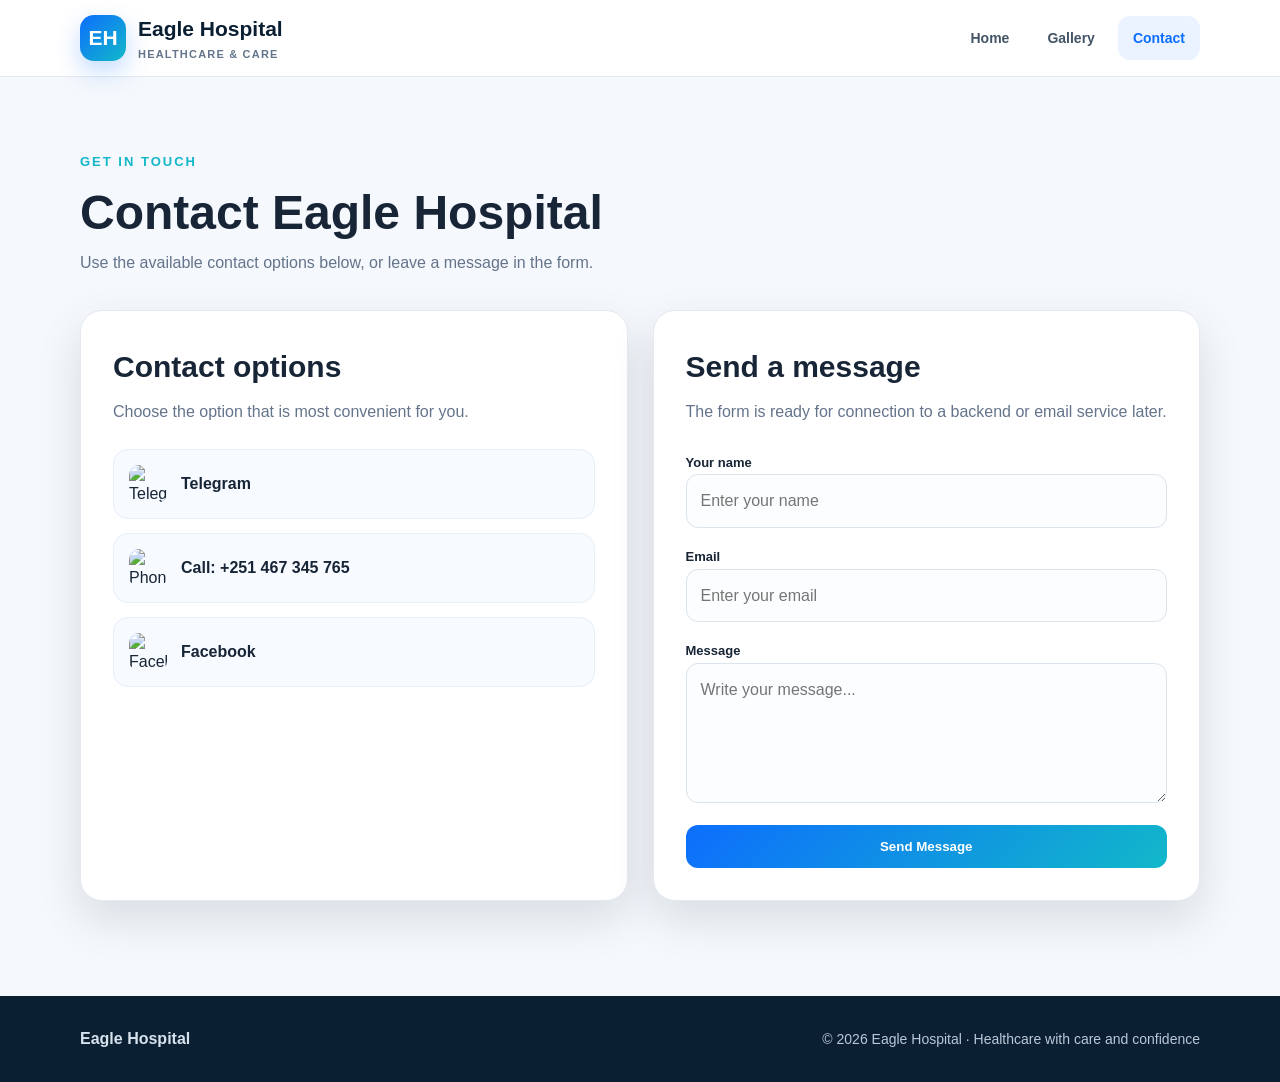
==== contact.html @ fd33489e "Add files via upload" ====
<!doctype html>
<html lang="en">
<head>
<meta charset="utf-8"><meta name="viewport" content="width=device-width,initial-scale=1">
<title>Contact | Eagle Hospital</title>
<link rel="stylesheet" href="all.css">
</head>
<body>
<header class="header"><div class="container header-inner">
  <a class="brand" href="index.html"><span class="brand-mark">EH</span><span>Eagle Hospital<small>HEALTHCARE &amp; CARE</small></span></a>
  <nav class="nav"><a href="index.html">Home</a><a href="image.html">Gallery</a><a class="active" href="contact.html">Contact</a></nav>
</div></header>

<main class="page">
<div class="container">
  <div class="page-title">
    <p class="eyebrow">GET IN TOUCH</p>
    <h1>Contact Eagle Hospital</h1>
    <p>Use the available contact options below, or leave a message in the form.</p>
  </div>

  <section class="contact-grid">
    <div class="contact-panel">
      <h2>Contact options</h2>
      <p>Choose the option that is most convenient for you.</p>
      <div class="contact-list">
        <a class="contact-link" href="https://t.me/AcibademChatBot." target="_blank" rel="noopener">
          <img src="images/tel.jfif" alt="Telegram">
          <span>Telegram</span>
        </a>
        <a class="contact-link" href="tel:+251467345765">
          <img src="images/phone.png" alt="Phone">
          <span>Call: +251 467 345 765</span>
        </a>
        <a class="contact-link" href="https://www.facebook.com/AcibademEthiopia/reels/" target="_blank" rel="noopener">
          <img src="images/fb.png" alt="Facebook">
          <span>Facebook</span>
        </a>
      </div>
    </div>

    <div class="contact-panel">
      <h2>Send a message</h2>
      <p>The form is ready for connection to a backend or email service later.</p>
      <form class="form" onsubmit="event.preventDefault(); alert('Thank you. Your message form is ready, but it is not connected to a server yet.');">
        <div><label for="name">Your name</label><input id="name" name="name" type="text" placeholder="Enter your name" required></div>
        <div><label for="email">Email</label><input id="email" name="email" type="email" placeholder="Enter your email" required></div>
        <div><label for="message">Message</label><textarea id="message" name="message" placeholder="Write your message..." required></textarea></div>
        <button type="submit">Send Message</button>
      </form>
    </div>
  </section>
</div>
</main>

<footer><div class="container footer-inner"><strong>Eagle Hospital</strong><p>© 2026 Eagle Hospital · Healthcare with care and confidence</p></div></footer>
</body>
</html>
---- all.css ----
/* Eagle Hospital — Professional Local Website
   All image paths are relative to this CSS file, so the whole folder
   can be copied to another PC and opened locally.
*/
:root{
  --navy:#0b1f33;
  --blue:#0d6efd;
  --cyan:#12b8c9;
  --ink:#172536;
  --muted:#64748b;
  --light:#f5f8fc;
  --white:#fff;
  --line:#e5eaf0;
  --shadow:0 18px 45px rgba(11,31,51,.12);
  --radius:22px;
}
*{box-sizing:border-box;margin:0;padding:0}
html{scroll-behavior:smooth}
body{
  font-family:Arial,Helvetica,sans-serif;
  color:var(--ink);
  background:var(--light);
  line-height:1.6;
}
a{text-decoration:none;color:inherit}
img{max-width:100%;display:block}
.container{width:min(1120px,92%);margin:auto}

/* Header */
.header{
  position:sticky;top:0;z-index:1000;
  background:rgba(255,255,255,.96);
  backdrop-filter:blur(10px);
  border-bottom:1px solid var(--line);
}
.header-inner{
  min-height:76px;display:flex;align-items:center;justify-content:space-between;gap:25px;
}
.brand{display:flex;align-items:center;gap:12px;font-size:21px;font-weight:700;color:var(--navy)}
.brand small{display:block;color:var(--muted);font-size:11px;font-weight:600;letter-spacing:1.2px}
.brand-mark{
  width:46px;height:46px;border-radius:14px;
  display:grid;place-items:center;color:#fff;font-weight:800;
  background:linear-gradient(135deg,var(--blue),var(--cyan));
  box-shadow:0 10px 24px rgba(13,110,253,.25);
}
.nav{display:flex;align-items:center;gap:8px}
.nav a{
  padding:11px 15px;border-radius:12px;color:#425466;font-weight:700;font-size:14px;
}
.nav a:hover,.nav a.active{background:#eaf3ff;color:var(--blue)}
.menu-note{display:none}

/* Hero */
.hero{
  min-height:650px;
  display:flex;align-items:center;
  position:relative;overflow:hidden;
  background-image:
    linear-gradient(90deg,rgba(5,22,38,.88) 0%,rgba(5,22,38,.68) 42%,rgba(5,22,38,.18) 100%),
    url("images/doctor.jfif");
  background-size:cover;
  background-position:center;
}
.hero-content{padding:100px 0;color:#fff;max-width:680px}
.eyebrow{
  color:var(--cyan);font-size:13px;font-weight:800;letter-spacing:2px;
  margin-bottom:14px;
}
.hero h1{font-size:clamp(42px,6vw,72px);line-height:1.04;margin-bottom:22px;letter-spacing:-2px}
.hero h1 span{color:#7ee7ef}
.hero p:not(.eyebrow){font-size:18px;color:#e6eef6;max-width:600px;margin-bottom:30px}
.actions{display:flex;flex-wrap:wrap;gap:12px}
.btn{
  display:inline-flex;align-items:center;justify-content:center;
  padding:13px 21px;border-radius:12px;font-weight:800;
  transition:.2s transform,.2s box-shadow;
}
.btn:hover{transform:translateY(-2px)}
.btn.primary{background:#fff;color:var(--navy);box-shadow:0 12px 28px rgba(0,0,0,.18)}
.btn.secondary{border:1px solid rgba(255,255,255,.45);color:#fff;background:rgba(255,255,255,.08)}

/* Quick info */
.quick{margin-top:-58px;position:relative;z-index:2}
.quick-grid{
  display:grid;grid-template-columns:repeat(3,1fr);
  background:#fff;border:1px solid var(--line);border-radius:20px;box-shadow:var(--shadow);overflow:hidden;
}
.quick-card{padding:25px;border-right:1px solid var(--line)}
.quick-card:last-child{border-right:0}
.quick-card strong{display:block;color:var(--blue);font-size:13px;text-transform:uppercase;letter-spacing:1px;margin-bottom:5px}
.quick-card h3{font-size:20px;margin-bottom:4px}
.quick-card p{color:var(--muted);font-size:14px}

/* Sections */
.section{padding:90px 0}
.section-head{text-align:center;max-width:720px;margin:0 auto 42px}
.section-head h2{font-size:clamp(30px,4vw,44px);line-height:1.15;margin-bottom:12px}
.section-head p{color:var(--muted)}
.cards{display:grid;grid-template-columns:repeat(3,1fr);gap:22px}
.card{
  background:#fff;border:1px solid var(--line);border-radius:var(--radius);
  padding:30px;box-shadow:0 8px 28px rgba(11,31,51,.06);
}
.icon{
  width:48px;height:48px;border-radius:14px;background:#eaf3ff;color:var(--blue);
  display:grid;place-items:center;font-weight:900;margin-bottom:18px;
}
.card h3{font-size:21px;margin-bottom:8px}
.card p{color:var(--muted);font-size:15px}

/* Gallery */
.page{padding:75px 0}
.page-title{max-width:750px;margin-bottom:35px}
.page-title h1{font-size:48px;line-height:1.1;margin-bottom:10px}
.page-title p:last-child{color:var(--muted)}
.gallery{
  display:grid;grid-template-columns:repeat(3,1fr);gap:18px;
}
.gallery-item{
  overflow:hidden;border-radius:18px;background:#fff;border:1px solid var(--line);
  box-shadow:0 8px 24px rgba(11,31,51,.07);
}
.gallery-item img{width:100%;height:240px;object-fit:cover;transition:.35s transform}
.gallery-item:hover img{transform:scale(1.04)}
.gallery-caption{padding:14px 16px;font-weight:700}

/* Contact */
.contact-grid{display:grid;grid-template-columns:1fr 1fr;gap:25px}
.contact-panel{
  background:#fff;border:1px solid var(--line);border-radius:var(--radius);
  padding:32px;box-shadow:var(--shadow);
}
.contact-panel h2{font-size:30px;margin-bottom:8px}
.contact-panel>p{color:var(--muted);margin-bottom:24px}
.contact-list{display:grid;gap:14px}
.contact-link{
  display:flex;gap:14px;align-items:center;padding:15px;border-radius:15px;background:#f7faff;
  border:1px solid #e7eff8;
}
.contact-link img{width:38px;height:38px;object-fit:cover;border-radius:10px}
.contact-link span{font-weight:700}
.form{display:grid;gap:15px}
.form label{font-size:13px;font-weight:800}
.form input,.form textarea{
  width:100%;border:1px solid #dbe3ec;border-radius:12px;padding:13px 14px;
  font:inherit;outline:none;background:#fbfdff;
}
.form input:focus,.form textarea:focus{border-color:var(--blue);box-shadow:0 0 0 3px rgba(13,110,253,.1)}
.form textarea{min-height:140px;resize:vertical}
.form button{
  border:0;background:linear-gradient(135deg,var(--blue),var(--cyan));color:#fff;
  padding:14px 18px;border-radius:12px;font-weight:800;cursor:pointer;
}

/* Footer */
footer{background:var(--navy);color:#d8e2ec;padding:30px 0;margin-top:20px}
.footer-inner{display:flex;justify-content:space-between;gap:20px;align-items:center}
footer p{font-size:14px;color:#b9c8d6}

/* Responsive */
@media(max-width:800px){
  .header-inner{min-height:68px}
  .nav a{padding:9px 8px;font-size:13px}
  .hero{min-height:600px;background-position:60% center}
  .quick-grid,.cards,.contact-grid{grid-template-columns:1fr}
  .quick-card{border-right:0;border-bottom:1px solid var(--line)}
  .quick-card:last-child{border-bottom:0}
  .gallery{grid-template-columns:repeat(2,1fr)}
  .section{padding:65px 0}
  .footer-inner{flex-direction:column;align-items:flex-start}
}
@media(max-width:520px){
  .brand{font-size:18px}
  .brand-mark{width:40px;height:40px}
  .nav{gap:0}
  .nav a{padding:8px 6px;font-size:12px}
  .hero-content{padding:75px 0}
  .hero h1{letter-spacing:-1px}
  .hero p:not(.eyebrow){font-size:16px}
  .gallery{grid-template-columns:1fr}
  .gallery-item img{height:230px}
  .page-title h1{font-size:38px}
}
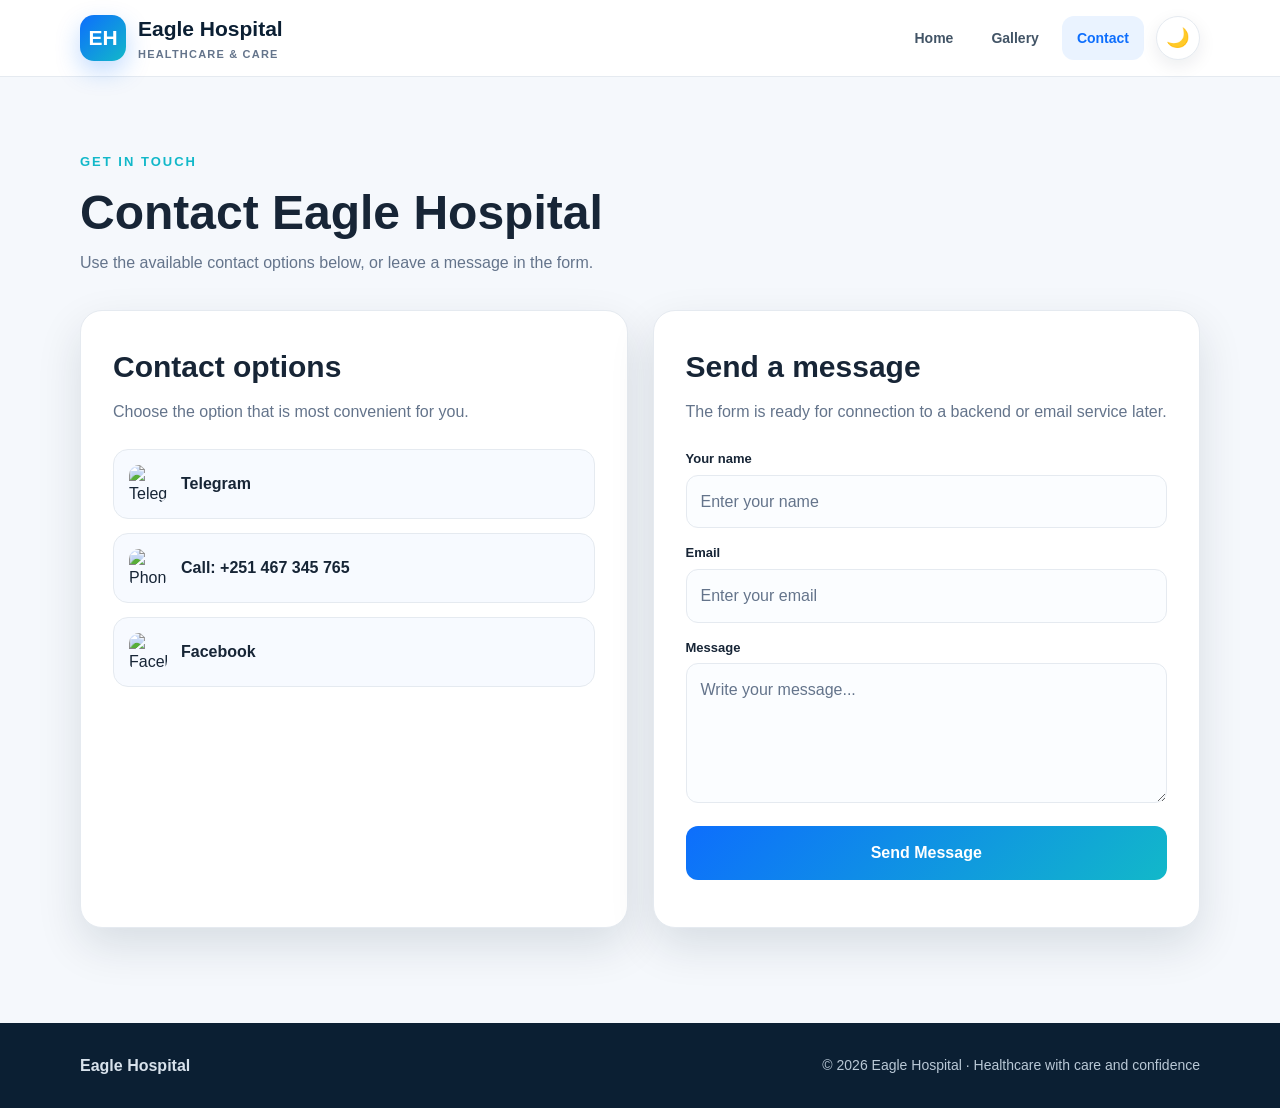
==== commit 1e2212a8: "Add files via upload" ====
--- a/contact.html
+++ b/contact.html
@@ -1,58 +1,223 @@
 <!doctype html>
 <html lang="en">
 <head>
-<meta charset="utf-8"><meta name="viewport" content="width=device-width,initial-scale=1">
-<title>Contact | Eagle Hospital</title>
-<link rel="stylesheet" href="all.css">
+  <meta charset="utf-8">
+  <meta name="viewport" content="width=device-width,initial-scale=1">
+
+  <meta name="description"
+        content="Contact Eagle Hospital by telephone, Telegram or Facebook.">
+
+  <title>Contact | Eagle Hospital</title>
+
+  <link rel="stylesheet" href="all.css">
 </head>
+
 <body>
-<header class="header"><div class="container header-inner">
-  <a class="brand" href="index.html"><span class="brand-mark">EH</span><span>Eagle Hospital<small>HEALTHCARE &amp; CARE</small></span></a>
-  <nav class="nav"><a href="index.html">Home</a><a href="image.html">Gallery</a><a class="active" href="contact.html">Contact</a></nav>
-</div></header>
+
+<header class="header">
+
+  <div class="container header-inner">
+
+    <a class="brand"
+       href="index.html"
+       aria-label="Eagle Hospital home">
+
+      <span class="brand-mark">EH</span>
+
+      <span>
+        Eagle Hospital
+        <small>HEALTHCARE &amp; CARE</small>
+      </span>
+
+    </a>
+
+    <div class="header-right">
+
+      <nav class="nav" aria-label="Main navigation">
+        <a href="index.html">Home</a>
+        <a href="image.html">Gallery</a>
+        <a class="active" href="contact.html">Contact</a>
+      </nav>
+
+      <button class="theme-toggle"
+              id="themeToggle"
+              type="button"
+              aria-label="Switch to night mode"
+              title="Switch to night mode">
+
+        <span id="themeIcon" aria-hidden="true">🌙</span>
+
+      </button>
+
+    </div>
+
+  </div>
+
+</header>
 
 <main class="page">
-<div class="container">
-  <div class="page-title">
-    <p class="eyebrow">GET IN TOUCH</p>
-    <h1>Contact Eagle Hospital</h1>
-    <p>Use the available contact options below, or leave a message in the form.</p>
+
+  <div class="container">
+
+    <div class="page-title">
+
+      <p class="eyebrow">GET IN TOUCH</p>
+
+      <h1>Contact Eagle Hospital</h1>
+
+      <p>
+        Use the available contact options below,
+        or leave a message in the form.
+      </p>
+
+    </div>
+
+    <section class="contact-grid">
+
+      <div class="contact-panel">
+
+        <h2>Contact options</h2>
+
+        <p>
+          Choose the option that is most convenient for you.
+        </p>
+
+        <div class="contact-list">
+
+          <a class="contact-link"
+             href="https://t.me/AcibademChatBot"
+             target="_blank"
+             rel="noopener">
+
+            <img src="images/tel.jfif"
+                 alt="Telegram">
+
+            <span>Telegram</span>
+
+          </a>
+
+          <a class="contact-link"
+             href="tel:+251467345765">
+
+            <img src="images/phone.png"
+                 alt="Phone">
+
+            <span>
+              Call: +251 467 345 765
+            </span>
+
+          </a>
+
+          <a class="contact-link"
+             href="https://www.facebook.com/AcibademEthiopia/reels/"
+             target="_blank"
+             rel="noopener">
+
+            <img src="images/fb.png"
+                 alt="Facebook">
+
+            <span>Facebook</span>
+
+          </a>
+
+        </div>
+
+      </div>
+
+      <div class="contact-panel">
+
+        <h2>Send a message</h2>
+
+        <p>
+          The form is ready for connection to a backend
+          or email service later.
+        </p>
+
+        <form class="form" id="contactForm">
+
+          <div>
+            <label for="name">Your name</label>
+
+            <input
+              id="name"
+              name="name"
+              type="text"
+              placeholder="Enter your name"
+              autocomplete="name"
+              required>
+          </div>
+
+          <div>
+            <label for="email">Email</label>
+
+            <input
+              id="email"
+              name="email"
+              type="email"
+              placeholder="Enter your email"
+              autocomplete="email"
+              required>
+          </div>
+
+          <div>
+            <label for="message">Message</label>
+
+            <textarea
+              id="message"
+              name="message"
+              placeholder="Write your message..."
+              required></textarea>
+          </div>
+
+          <button type="submit">
+            Send Message
+          </button>
+
+          <p class="form-note"
+             id="formNote"
+             role="status"></p>
+
+        </form>
+
+      </div>
+
+    </section>
+
   </div>
 
-  <section class="contact-grid">
-    <div class="contact-panel">
-      <h2>Contact options</h2>
-      <p>Choose the option that is most convenient for you.</p>
-      <div class="contact-list">
-        <a class="contact-link" href="https://t.me/AcibademChatBot." target="_blank" rel="noopener">
-          <img src="images/tel.jfif" alt="Telegram">
-          <span>Telegram</span>
-        </a>
-        <a class="contact-link" href="tel:+251467345765">
-          <img src="images/phone.png" alt="Phone">
-          <span>Call: +251 467 345 765</span>
-        </a>
-        <a class="contact-link" href="https://www.facebook.com/AcibademEthiopia/reels/" target="_blank" rel="noopener">
-          <img src="images/fb.png" alt="Facebook">
-          <span>Facebook</span>
-        </a>
-      </div>
-    </div>
-
-    <div class="contact-panel">
-      <h2>Send a message</h2>
-      <p>The form is ready for connection to a backend or email service later.</p>
-      <form class="form" onsubmit="event.preventDefault(); alert('Thank you. Your message form is ready, but it is not connected to a server yet.');">
-        <div><label for="name">Your name</label><input id="name" name="name" type="text" placeholder="Enter your name" required></div>
-        <div><label for="email">Email</label><input id="email" name="email" type="email" placeholder="Enter your email" required></div>
-        <div><label for="message">Message</label><textarea id="message" name="message" placeholder="Write your message..." required></textarea></div>
-        <button type="submit">Send Message</button>
-      </form>
-    </div>
-  </section>
-</div>
 </main>
 
-<footer><div class="container footer-inner"><strong>Eagle Hospital</strong><p>© 2026 Eagle Hospital · Healthcare with care and confidence</p></div></footer>
+<footer>
+
+  <div class="container footer-inner">
+
+    <strong>Eagle Hospital</strong>
+
+    <p>
+      © 2026 Eagle Hospital · Healthcare with care and confidence
+    </p>
+
+  </div>
+
+</footer>
+
+<script src="theme.js"></script>
+
+<script>
+
+document.getElementById("contactForm")
+.addEventListener("submit", function(event) {
+
+  event.preventDefault();
+
+  document.getElementById("formNote").textContent =
+    "Thank you. Your message form is ready, but it is not connected to a server yet.";
+
+  this.reset();
+
+});
+
+</script>
+
 </body>
-</html>
+</html>
--- a/all.css
+++ b/all.css
@@ -1,184 +1,1193 @@
-/* Eagle Hospital — Professional Local Website
-   All image paths are relative to this CSS file, so the whole folder
-   can be copied to another PC and opened locally.
-*/
-:root{
-  --navy:#0b1f33;
-  --blue:#0d6efd;
-  --cyan:#12b8c9;
-  --ink:#172536;
-  --muted:#64748b;
-  --light:#f5f8fc;
-  --white:#fff;
-  --line:#e5eaf0;
-  --shadow:0 18px 45px rgba(11,31,51,.12);
-  --radius:22px;
-}
-*{box-sizing:border-box;margin:0;padding:0}
-html{scroll-behavior:smooth}
-body{
-  font-family:Arial,Helvetica,sans-serif;
-  color:var(--ink);
-  background:var(--light);
-  line-height:1.6;
-}
-a{text-decoration:none;color:inherit}
-img{max-width:100%;display:block}
-.container{width:min(1120px,92%);margin:auto}
-
-/* Header */
-.header{
-  position:sticky;top:0;z-index:1000;
-  background:rgba(255,255,255,.96);
-  backdrop-filter:blur(10px);
-  border-bottom:1px solid var(--line);
-}
-.header-inner{
-  min-height:76px;display:flex;align-items:center;justify-content:space-between;gap:25px;
-}
-.brand{display:flex;align-items:center;gap:12px;font-size:21px;font-weight:700;color:var(--navy)}
-.brand small{display:block;color:var(--muted);font-size:11px;font-weight:600;letter-spacing:1.2px}
-.brand-mark{
-  width:46px;height:46px;border-radius:14px;
-  display:grid;place-items:center;color:#fff;font-weight:800;
-  background:linear-gradient(135deg,var(--blue),var(--cyan));
-  box-shadow:0 10px 24px rgba(13,110,253,.25);
-}
-.nav{display:flex;align-items:center;gap:8px}
-.nav a{
-  padding:11px 15px;border-radius:12px;color:#425466;font-weight:700;font-size:14px;
-}
-.nav a:hover,.nav a.active{background:#eaf3ff;color:var(--blue)}
-.menu-note{display:none}
-
-/* Hero */
-.hero{
-  min-height:650px;
-  display:flex;align-items:center;
-  position:relative;overflow:hidden;
+/* =========================================================
+   EAGLE HOSPITAL
+   Professional Responsive Website
+   Day / Night Mode
+   ========================================================= */
+
+/* =========================
+   ROOT VARIABLES
+   ========================= */
+
+:root {
+  --navy: #0b1f33;
+  --blue: #0d6efd;
+  --cyan: #12b8c9;
+
+  --ink: #172536;
+  --muted: #64748b;
+
+  --light: #f5f8fc;
+  --white: #ffffff;
+  --line: #e5eaf0;
+
+  --card: #ffffff;
+  --input: #fbfdff;
+  --soft: #f7faff;
+
+  --shadow: 0 18px 45px rgba(11, 31, 51, 0.12);
+
+  --radius: 22px;
+
+  --transition: 0.25s ease;
+}
+
+
+/* =========================
+   DARK MODE VARIABLES
+   ========================= */
+
+body.dark-mode {
+  --ink: #e8eef5;
+  --muted: #aab7c5;
+
+  --light: #07131f;
+  --white: #101e2b;
+
+  --line: #243746;
+
+  --card: #10202e;
+  --input: #0c1a27;
+  --soft: #122535;
+
+  --shadow: 0 18px 45px rgba(0, 0, 0, 0.35);
+}
+
+
+/* =========================
+   RESET
+   ========================= */
+
+* {
+  box-sizing: border-box;
+  margin: 0;
+  padding: 0;
+}
+
+html {
+  scroll-behavior: smooth;
+}
+
+body {
+  font-family: Arial, Helvetica, sans-serif;
+  color: var(--ink);
+  background: var(--light);
+  line-height: 1.6;
+
+  transition:
+    background var(--transition),
+    color var(--transition);
+}
+
+a {
+  text-decoration: none;
+  color: inherit;
+}
+
+img {
+  max-width: 100%;
+  display: block;
+}
+
+button,
+input,
+textarea {
+  font: inherit;
+}
+
+.container {
+  width: min(1120px, 92%);
+  margin: auto;
+}
+
+
+/* =========================
+   HEADER
+   ========================= */
+
+.header {
+  position: sticky;
+  top: 0;
+  z-index: 1000;
+
+  background: rgba(255, 255, 255, 0.96);
+
+  backdrop-filter: blur(12px);
+
+  border-bottom: 1px solid var(--line);
+
+  transition:
+    background var(--transition),
+    border-color var(--transition);
+}
+
+body.dark-mode .header {
+  background: rgba(7, 19, 31, 0.95);
+}
+
+.header-inner {
+  min-height: 76px;
+
+  display: flex;
+  align-items: center;
+  justify-content: space-between;
+
+  gap: 25px;
+}
+
+
+/* =========================
+   BRAND
+   ========================= */
+
+.brand {
+  display: flex;
+  align-items: center;
+
+  gap: 12px;
+
+  font-size: 21px;
+  font-weight: 700;
+
+  color: var(--navy);
+
+  transition: color var(--transition);
+}
+
+body.dark-mode .brand {
+  color: #ffffff;
+}
+
+.brand small {
+  display: block;
+
+  color: var(--muted);
+
+  font-size: 11px;
+  font-weight: 600;
+
+  letter-spacing: 1.2px;
+}
+
+.brand-mark {
+  width: 46px;
+  height: 46px;
+
+  border-radius: 14px;
+
+  display: grid;
+  place-items: center;
+
+  color: #ffffff;
+
+  font-weight: 800;
+
+  background:
+    linear-gradient(
+      135deg,
+      var(--blue),
+      var(--cyan)
+    );
+
+  box-shadow:
+    0 10px 24px rgba(13, 110, 253, 0.25);
+}
+
+
+/* =========================
+   HEADER RIGHT
+   ========================= */
+
+.header-right {
+  display: flex;
+  align-items: center;
+  gap: 12px;
+}
+
+
+/* =========================
+   NAVIGATION
+   ========================= */
+
+.nav {
+  display: flex;
+  align-items: center;
+
+  gap: 8px;
+}
+
+.nav a {
+  padding: 11px 15px;
+
+  border-radius: 12px;
+
+  color: #425466;
+
+  font-weight: 700;
+
+  font-size: 14px;
+
+  transition:
+    background var(--transition),
+    color var(--transition),
+    transform var(--transition);
+}
+
+body.dark-mode .nav a {
+  color: #c4d0dc;
+}
+
+.nav a:hover,
+.nav a.active {
+  background: #eaf3ff;
+  color: var(--blue);
+}
+
+body.dark-mode .nav a:hover,
+body.dark-mode .nav a.active {
+  background: #142f43;
+  color: #58b7ff;
+}
+
+
+/* =========================
+   DAY / NIGHT BUTTON
+   ========================= */
+
+.theme-toggle {
+  width: 44px;
+  height: 44px;
+
+  border: 1px solid var(--line);
+
+  border-radius: 50%;
+
+  background: var(--card);
+
+  display: grid;
+  place-items: center;
+
+  cursor: pointer;
+
+  font-size: 19px;
+
+  box-shadow:
+    0 6px 18px rgba(11, 31, 51, 0.08);
+
+  transition:
+    transform var(--transition),
+    background var(--transition),
+    border-color var(--transition);
+}
+
+.theme-toggle:hover {
+  transform: rotate(10deg) scale(1.06);
+}
+
+.theme-toggle:active {
+  transform: scale(0.94);
+}
+
+
+/* =========================
+   HERO
+   ========================= */
+
+.hero {
+  min-height: 650px;
+
+  display: flex;
+  align-items: center;
+
+  position: relative;
+  overflow: hidden;
+
   background-image:
-    linear-gradient(90deg,rgba(5,22,38,.88) 0%,rgba(5,22,38,.68) 42%,rgba(5,22,38,.18) 100%),
+    linear-gradient(
+      90deg,
+      rgba(5, 22, 38, 0.88) 0%,
+      rgba(5, 22, 38, 0.68) 42%,
+      rgba(5, 22, 38, 0.18) 100%
+    ),
     url("images/doctor.jfif");
-  background-size:cover;
-  background-position:center;
-}
-.hero-content{padding:100px 0;color:#fff;max-width:680px}
-.eyebrow{
-  color:var(--cyan);font-size:13px;font-weight:800;letter-spacing:2px;
-  margin-bottom:14px;
-}
-.hero h1{font-size:clamp(42px,6vw,72px);line-height:1.04;margin-bottom:22px;letter-spacing:-2px}
-.hero h1 span{color:#7ee7ef}
-.hero p:not(.eyebrow){font-size:18px;color:#e6eef6;max-width:600px;margin-bottom:30px}
-.actions{display:flex;flex-wrap:wrap;gap:12px}
-.btn{
-  display:inline-flex;align-items:center;justify-content:center;
-  padding:13px 21px;border-radius:12px;font-weight:800;
-  transition:.2s transform,.2s box-shadow;
-}
-.btn:hover{transform:translateY(-2px)}
-.btn.primary{background:#fff;color:var(--navy);box-shadow:0 12px 28px rgba(0,0,0,.18)}
-.btn.secondary{border:1px solid rgba(255,255,255,.45);color:#fff;background:rgba(255,255,255,.08)}
-
-/* Quick info */
-.quick{margin-top:-58px;position:relative;z-index:2}
-.quick-grid{
-  display:grid;grid-template-columns:repeat(3,1fr);
-  background:#fff;border:1px solid var(--line);border-radius:20px;box-shadow:var(--shadow);overflow:hidden;
-}
-.quick-card{padding:25px;border-right:1px solid var(--line)}
-.quick-card:last-child{border-right:0}
-.quick-card strong{display:block;color:var(--blue);font-size:13px;text-transform:uppercase;letter-spacing:1px;margin-bottom:5px}
-.quick-card h3{font-size:20px;margin-bottom:4px}
-.quick-card p{color:var(--muted);font-size:14px}
-
-/* Sections */
-.section{padding:90px 0}
-.section-head{text-align:center;max-width:720px;margin:0 auto 42px}
-.section-head h2{font-size:clamp(30px,4vw,44px);line-height:1.15;margin-bottom:12px}
-.section-head p{color:var(--muted)}
-.cards{display:grid;grid-template-columns:repeat(3,1fr);gap:22px}
-.card{
-  background:#fff;border:1px solid var(--line);border-radius:var(--radius);
-  padding:30px;box-shadow:0 8px 28px rgba(11,31,51,.06);
-}
-.icon{
-  width:48px;height:48px;border-radius:14px;background:#eaf3ff;color:var(--blue);
-  display:grid;place-items:center;font-weight:900;margin-bottom:18px;
-}
-.card h3{font-size:21px;margin-bottom:8px}
-.card p{color:var(--muted);font-size:15px}
-
-/* Gallery */
-.page{padding:75px 0}
-.page-title{max-width:750px;margin-bottom:35px}
-.page-title h1{font-size:48px;line-height:1.1;margin-bottom:10px}
-.page-title p:last-child{color:var(--muted)}
-.gallery{
-  display:grid;grid-template-columns:repeat(3,1fr);gap:18px;
-}
-.gallery-item{
-  overflow:hidden;border-radius:18px;background:#fff;border:1px solid var(--line);
-  box-shadow:0 8px 24px rgba(11,31,51,.07);
-}
-.gallery-item img{width:100%;height:240px;object-fit:cover;transition:.35s transform}
-.gallery-item:hover img{transform:scale(1.04)}
-.gallery-caption{padding:14px 16px;font-weight:700}
-
-/* Contact */
-.contact-grid{display:grid;grid-template-columns:1fr 1fr;gap:25px}
-.contact-panel{
-  background:#fff;border:1px solid var(--line);border-radius:var(--radius);
-  padding:32px;box-shadow:var(--shadow);
-}
-.contact-panel h2{font-size:30px;margin-bottom:8px}
-.contact-panel>p{color:var(--muted);margin-bottom:24px}
-.contact-list{display:grid;gap:14px}
-.contact-link{
-  display:flex;gap:14px;align-items:center;padding:15px;border-radius:15px;background:#f7faff;
-  border:1px solid #e7eff8;
-}
-.contact-link img{width:38px;height:38px;object-fit:cover;border-radius:10px}
-.contact-link span{font-weight:700}
-.form{display:grid;gap:15px}
-.form label{font-size:13px;font-weight:800}
-.form input,.form textarea{
-  width:100%;border:1px solid #dbe3ec;border-radius:12px;padding:13px 14px;
-  font:inherit;outline:none;background:#fbfdff;
-}
-.form input:focus,.form textarea:focus{border-color:var(--blue);box-shadow:0 0 0 3px rgba(13,110,253,.1)}
-.form textarea{min-height:140px;resize:vertical}
-.form button{
-  border:0;background:linear-gradient(135deg,var(--blue),var(--cyan));color:#fff;
-  padding:14px 18px;border-radius:12px;font-weight:800;cursor:pointer;
-}
-
-/* Footer */
-footer{background:var(--navy);color:#d8e2ec;padding:30px 0;margin-top:20px}
-.footer-inner{display:flex;justify-content:space-between;gap:20px;align-items:center}
-footer p{font-size:14px;color:#b9c8d6}
-
-/* Responsive */
-@media(max-width:800px){
-  .header-inner{min-height:68px}
-  .nav a{padding:9px 8px;font-size:13px}
-  .hero{min-height:600px;background-position:60% center}
-  .quick-grid,.cards,.contact-grid{grid-template-columns:1fr}
-  .quick-card{border-right:0;border-bottom:1px solid var(--line)}
-  .quick-card:last-child{border-bottom:0}
-  .gallery{grid-template-columns:repeat(2,1fr)}
-  .section{padding:65px 0}
-  .footer-inner{flex-direction:column;align-items:flex-start}
-}
-@media(max-width:520px){
-  .brand{font-size:18px}
-  .brand-mark{width:40px;height:40px}
-  .nav{gap:0}
-  .nav a{padding:8px 6px;font-size:12px}
-  .hero-content{padding:75px 0}
-  .hero h1{letter-spacing:-1px}
-  .hero p:not(.eyebrow){font-size:16px}
-  .gallery{grid-template-columns:1fr}
-  .gallery-item img{height:230px}
-  .page-title h1{font-size:38px}
-}
+
+  background-size: cover;
+  background-position: center;
+}
+
+.hero-content {
+  padding: 100px 0;
+
+  color: #ffffff;
+
+  max-width: 680px;
+}
+
+
+/* =========================
+   EYEBROW
+   ========================= */
+
+.eyebrow {
+  color: var(--cyan);
+
+  font-size: 13px;
+
+  font-weight: 800;
+
+  letter-spacing: 2px;
+
+  margin-bottom: 14px;
+}
+
+
+/* =========================
+   HERO TEXT
+   ========================= */
+
+.hero h1 {
+  font-size: clamp(42px, 6vw, 72px);
+
+  line-height: 1.04;
+
+  margin-bottom: 22px;
+
+  letter-spacing: -2px;
+}
+
+.hero h1 span {
+  color: #7ee7ef;
+}
+
+.hero p:not(.eyebrow) {
+  font-size: 18px;
+
+  color: #e6eef6;
+
+  max-width: 600px;
+
+  margin-bottom: 30px;
+}
+
+
+/* =========================
+   BUTTONS
+   ========================= */
+
+.actions {
+  display: flex;
+
+  flex-wrap: wrap;
+
+  gap: 12px;
+}
+
+.btn {
+  display: inline-flex;
+
+  align-items: center;
+  justify-content: center;
+
+  padding: 13px 21px;
+
+  border-radius: 12px;
+
+  font-weight: 800;
+
+  transition:
+    transform 0.2s ease,
+    box-shadow 0.2s ease,
+    background 0.2s ease;
+}
+
+.btn:hover {
+  transform: translateY(-2px);
+}
+
+.btn.primary {
+  background: #ffffff;
+
+  color: var(--navy);
+
+  box-shadow:
+    0 12px 28px rgba(0, 0, 0, 0.18);
+}
+
+.btn.secondary {
+  border: 1px solid rgba(255, 255, 255, 0.45);
+
+  color: #ffffff;
+
+  background: rgba(255, 255, 255, 0.08);
+}
+
+.btn.secondary:hover {
+  background: rgba(255, 255, 255, 0.16);
+}
+
+
+/* =========================
+   QUICK INFORMATION
+   ========================= */
+
+.quick {
+  margin-top: -58px;
+
+  position: relative;
+
+  z-index: 2;
+}
+
+.quick-grid {
+  display: grid;
+
+  grid-template-columns:
+    repeat(3, 1fr);
+
+  background: var(--card);
+
+  border: 1px solid var(--line);
+
+  border-radius: 20px;
+
+  box-shadow: var(--shadow);
+
+  overflow: hidden;
+}
+
+.quick-card {
+  padding: 25px;
+
+  border-right: 1px solid var(--line);
+
+  transition:
+    background var(--transition);
+}
+
+.quick-card:last-child {
+  border-right: 0;
+}
+
+.quick-card:hover {
+  background: rgba(13, 110, 253, 0.03);
+}
+
+body.dark-mode .quick-card:hover {
+  background: rgba(88, 183, 255, 0.05);
+}
+
+.quick-card strong {
+  display: block;
+
+  color: var(--blue);
+
+  font-size: 13px;
+
+  text-transform: uppercase;
+
+  letter-spacing: 1px;
+
+  margin-bottom: 5px;
+}
+
+.quick-card h3 {
+  font-size: 20px;
+
+  margin-bottom: 4px;
+}
+
+.quick-card p {
+  color: var(--muted);
+
+  font-size: 14px;
+}
+
+
+/* =========================
+   SECTIONS
+   ========================= */
+
+.section {
+  padding: 90px 0;
+}
+
+.section-head {
+  text-align: center;
+
+  max-width: 720px;
+
+  margin: 0 auto 42px;
+}
+
+.section-head h2 {
+  font-size: clamp(30px, 4vw, 44px);
+
+  line-height: 1.15;
+
+  margin-bottom: 12px;
+}
+
+.section-head p {
+  color: var(--muted);
+}
+
+
+/* =========================
+   CARDS
+   ========================= */
+
+.cards {
+  display: grid;
+
+  grid-template-columns:
+    repeat(3, 1fr);
+
+  gap: 22px;
+}
+
+.card {
+  background: var(--card);
+
+  border: 1px solid var(--line);
+
+  border-radius: var(--radius);
+
+  padding: 30px;
+
+  box-shadow:
+    0 8px 28px rgba(11, 31, 51, 0.06);
+
+  transition:
+    transform 0.25s ease,
+    box-shadow 0.25s ease,
+    background var(--transition),
+    border-color var(--transition);
+}
+
+.card:hover {
+  transform: translateY(-5px);
+
+  box-shadow:
+    0 18px 40px rgba(11, 31, 51, 0.12);
+}
+
+body.dark-mode .card:hover {
+  box-shadow:
+    0 18px 40px rgba(0, 0, 0, 0.35);
+}
+
+
+/* =========================
+   CARD ICON
+   ========================= */
+
+.icon {
+  width: 48px;
+  height: 48px;
+
+  border-radius: 14px;
+
+  background: #eaf3ff;
+
+  color: var(--blue);
+
+  display: grid;
+
+  place-items: center;
+
+  font-weight: 900;
+
+  margin-bottom: 18px;
+}
+
+body.dark-mode .icon {
+  background: #14334a;
+
+  color: #62bdff;
+}
+
+.card h3 {
+  font-size: 21px;
+
+  margin-bottom: 8px;
+}
+
+.card p {
+  color: var(--muted);
+
+  font-size: 15px;
+}
+
+
+/* =========================
+   GENERAL PAGE
+   ========================= */
+
+.page {
+  padding: 75px 0;
+
+  min-height: 70vh;
+}
+
+.page-title {
+  max-width: 750px;
+
+  margin-bottom: 35px;
+}
+
+.page-title h1 {
+  font-size: 48px;
+
+  line-height: 1.1;
+
+  margin-bottom: 10px;
+}
+
+.page-title p:last-child {
+  color: var(--muted);
+}
+
+
+/* =========================
+   GALLERY
+   ========================= */
+
+.gallery {
+  display: grid;
+
+  grid-template-columns:
+    repeat(3, 1fr);
+
+  gap: 18px;
+}
+
+.gallery-item {
+  overflow: hidden;
+
+  border-radius: 18px;
+
+  background: var(--card);
+
+  border: 1px solid var(--line);
+
+  box-shadow:
+    0 8px 24px rgba(11, 31, 51, 0.07);
+
+  transition:
+    transform 0.25s ease,
+    box-shadow 0.25s ease,
+    background var(--transition);
+}
+
+.gallery-item:hover {
+  transform: translateY(-5px);
+
+  box-shadow:
+    0 18px 40px rgba(11, 31, 51, 0.14);
+}
+
+.gallery-item img {
+  width: 100%;
+
+  height: 240px;
+
+  object-fit: cover;
+
+  transition:
+    transform 0.35s ease;
+}
+
+.gallery-item:hover img {
+  transform: scale(1.04);
+}
+
+.gallery-caption {
+  padding: 14px 16px;
+
+  font-weight: 700;
+
+  color: var(--ink);
+}
+
+
+/* =========================
+   CONTACT
+   ========================= */
+
+.contact-grid {
+  display: grid;
+
+  grid-template-columns:
+    1fr 1fr;
+
+  gap: 25px;
+}
+
+.contact-panel {
+  background: var(--card);
+
+  border: 1px solid var(--line);
+
+  border-radius: var(--radius);
+
+  padding: 32px;
+
+  box-shadow: var(--shadow);
+
+  transition:
+    background var(--transition),
+    border-color var(--transition);
+}
+
+.contact-panel h2 {
+  font-size: 30px;
+
+  margin-bottom: 8px;
+}
+
+.contact-panel > p {
+  color: var(--muted);
+
+  margin-bottom: 24px;
+}
+
+
+/* =========================
+   CONTACT LINKS
+   ========================= */
+
+.contact-list {
+  display: grid;
+
+  gap: 14px;
+}
+
+.contact-link {
+  display: flex;
+
+  gap: 14px;
+
+  align-items: center;
+
+  padding: 15px;
+
+  border-radius: 15px;
+
+  background: var(--soft);
+
+  border: 1px solid var(--line);
+
+  transition:
+    transform 0.2s ease,
+    background var(--transition),
+    border-color var(--transition);
+}
+
+.contact-link:hover {
+  transform: translateX(4px);
+
+  border-color: var(--blue);
+}
+
+.contact-link img {
+  width: 38px;
+  height: 38px;
+
+  object-fit: cover;
+
+  border-radius: 10px;
+}
+
+.contact-link span {
+  font-weight: 700;
+}
+
+
+/* =========================
+   FORM
+   ========================= */
+
+.form {
+  display: grid;
+
+  gap: 15px;
+}
+
+.form label {
+  font-size: 13px;
+
+  font-weight: 800;
+
+  display: block;
+
+  margin-bottom: 5px;
+}
+
+.form input,
+.form textarea {
+  width: 100%;
+
+  border: 1px solid var(--line);
+
+  border-radius: 12px;
+
+  padding: 13px 14px;
+
+  font: inherit;
+
+  outline: none;
+
+  color: var(--ink);
+
+  background: var(--input);
+
+  transition:
+    border-color var(--transition),
+    box-shadow var(--transition),
+    background var(--transition),
+    color var(--transition);
+}
+
+.form input::placeholder,
+.form textarea::placeholder {
+  color: var(--muted);
+}
+
+.form input:focus,
+.form textarea:focus {
+  border-color: var(--blue);
+
+  box-shadow:
+    0 0 0 3px rgba(13, 110, 253, 0.1);
+}
+
+.form textarea {
+  min-height: 140px;
+
+  resize: vertical;
+}
+
+.form button {
+  border: 0;
+
+  background:
+    linear-gradient(
+      135deg,
+      var(--blue),
+      var(--cyan)
+    );
+
+  color: #ffffff;
+
+  padding: 14px 18px;
+
+  border-radius: 12px;
+
+  font-weight: 800;
+
+  cursor: pointer;
+
+  transition:
+    transform 0.2s ease,
+    box-shadow 0.2s ease;
+}
+
+.form button:hover {
+  transform: translateY(-2px);
+
+  box-shadow:
+    0 10px 25px rgba(13, 110, 253, 0.25);
+}
+
+.form-note {
+  color: var(--cyan);
+
+  font-size: 14px;
+
+  font-weight: 600;
+}
+
+
+/* =========================
+   FOOTER
+   ========================= */
+
+footer {
+  background: var(--navy);
+
+  color: #d8e2ec;
+
+  padding: 30px 0;
+
+  margin-top: 20px;
+}
+
+.footer-inner {
+  display: flex;
+
+  justify-content: space-between;
+
+  gap: 20px;
+
+  align-items: center;
+}
+
+footer p {
+  font-size: 14px;
+
+  color: #b9c8d6;
+}
+
+
+/* =========================
+   DARK MODE FOOTER
+   ========================= */
+
+body.dark-mode footer {
+  background: #040c13;
+}
+
+
+/* =========================
+   SELECTION
+   ========================= */
+
+::selection {
+  background: var(--blue);
+
+  color: #ffffff;
+}
+
+
+/* =========================
+   FOCUS ACCESSIBILITY
+   ========================= */
+
+a:focus-visible,
+button:focus-visible,
+input:focus-visible,
+textarea:focus-visible {
+  outline: 3px solid rgba(13, 110, 253, 0.35);
+
+  outline-offset: 3px;
+}
+
+
+/* =========================
+   RESPONSIVE — TABLET
+   ========================= */
+
+@media (max-width: 800px) {
+
+  .header-inner {
+    min-height: 68px;
+  }
+
+  .header-right {
+    gap: 6px;
+  }
+
+  .nav {
+    gap: 3px;
+  }
+
+  .nav a {
+    padding: 9px 8px;
+
+    font-size: 13px;
+  }
+
+  .theme-toggle {
+    width: 40px;
+    height: 40px;
+
+    font-size: 17px;
+  }
+
+  .hero {
+    min-height: 600px;
+
+    background-position: 60% center;
+  }
+
+  .quick-grid,
+  .cards,
+  .contact-grid {
+    grid-template-columns: 1fr;
+  }
+
+  .quick-card {
+    border-right: 0;
+
+    border-bottom: 1px solid var(--line);
+  }
+
+  .quick-card:last-child {
+    border-bottom: 0;
+  }
+
+  .gallery {
+    grid-template-columns:
+      repeat(2, 1fr);
+  }
+
+  .section {
+    padding: 65px 0;
+  }
+
+  .footer-inner {
+    flex-direction: column;
+
+    align-items: flex-start;
+  }
+
+}
+
+
+/* =========================
+   RESPONSIVE — MOBILE
+   ========================= */
+
+@media (max-width: 520px) {
+
+  .container {
+    width: min(94%, 1120px);
+  }
+
+  .header-inner {
+    gap: 8px;
+  }
+
+  .brand {
+    font-size: 18px;
+
+    gap: 8px;
+  }
+
+  .brand small {
+    font-size: 9px;
+
+    letter-spacing: 0.8px;
+  }
+
+  .brand-mark {
+    width: 40px;
+    height: 40px;
+
+    border-radius: 12px;
+  }
+
+  .header-right {
+    gap: 2px;
+  }
+
+  .nav {
+    gap: 0;
+  }
+
+  .nav a {
+    padding: 8px 6px;
+
+    font-size: 12px;
+  }
+
+  .theme-toggle {
+    width: 36px;
+    height: 36px;
+
+    font-size: 15px;
+  }
+
+  .hero {
+    min-height: 580px;
+
+    background-position:
+      63% center;
+  }
+
+  .hero-content {
+    padding: 75px 0;
+  }
+
+  .hero h1 {
+    font-size:
+      clamp(38px, 11vw, 52px);
+
+    letter-spacing: -1px;
+  }
+
+  .hero p:not(.eyebrow) {
+    font-size: 16px;
+  }
+
+  .actions {
+    flex-direction: column;
+
+    align-items: stretch;
+  }
+
+  .btn {
+    width: 100%;
+  }
+
+  .quick {
+    margin-top: -35px;
+  }
+
+  .quick-card {
+    padding: 20px;
+  }
+
+  .section {
+    padding: 55px 0;
+  }
+
+  .section-head {
+    margin-bottom: 30px;
+  }
+
+  .page {
+    padding: 55px 0;
+  }
+
+  .page-title h1 {
+    font-size: 38px;
+  }
+
+  .gallery {
+    grid-template-columns: 1fr;
+  }
+
+  .gallery-item img {
+    height: 230px;
+  }
+
+  .contact-panel {
+    padding: 24px;
+  }
+
+  .contact-panel h2 {
+    font-size: 26px;
+  }
+
+}
+
+
+/* =========================
+   REDUCED MOTION
+   ========================= */
+
+@media (prefers-reduced-motion: reduce) {
+
+  html {
+    scroll-behavior: auto;
+  }
+
+  *,
+  *::before,
+  *::after {
+    transition: none !important;
+
+    animation: none !important;
+  }
+
+}
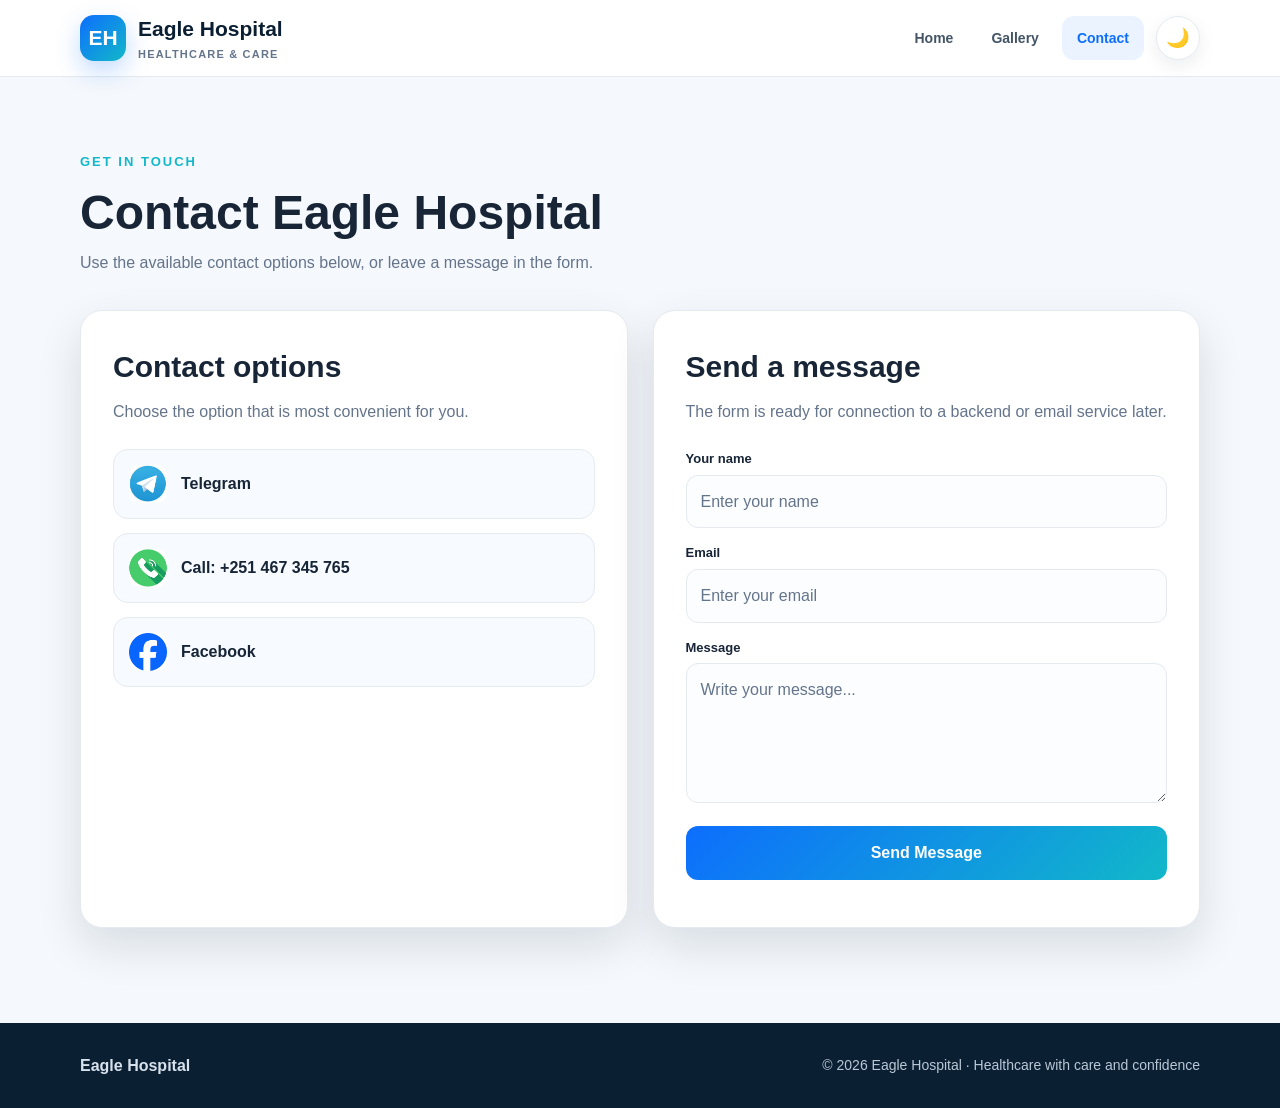
==== commit 1d5e8580: "Fix image paths in contact.html Updated image source paths for Telegram, Phone, and Facebook icons t" ====
--- a/contact.html
+++ b/contact.html
@@ -89,7 +89,7 @@
              target="_blank"
              rel="noopener">
 
-            <img src="images/tel.jfif"
+            <img src="tel.jfif"
                  alt="Telegram">
 
             <span>Telegram</span>
@@ -99,7 +99,7 @@
           <a class="contact-link"
              href="tel:+251467345765">
 
-            <img src="images/phone.png"
+            <img src="phone.png"
                  alt="Phone">
 
             <span>
@@ -113,7 +113,7 @@
              target="_blank"
              rel="noopener">
 
-            <img src="images/fb.png"
+            <img src="fb.png"
                  alt="Facebook">
 
             <span>Facebook</span>
@@ -220,4 +220,4 @@
 </script>
 
 </body>
-</html>+</html>
--- a/all.css
+++ b/all.css
@@ -308,7 +308,7 @@
       rgba(5, 22, 38, 0.68) 42%,
       rgba(5, 22, 38, 0.18) 100%
     ),
-    url("images/doctor.jfif");
+    url("doctor.jfif");
 
   background-size: cover;
   background-position: center;
@@ -1190,4 +1190,4 @@
     animation: none !important;
   }
 
-}+}
